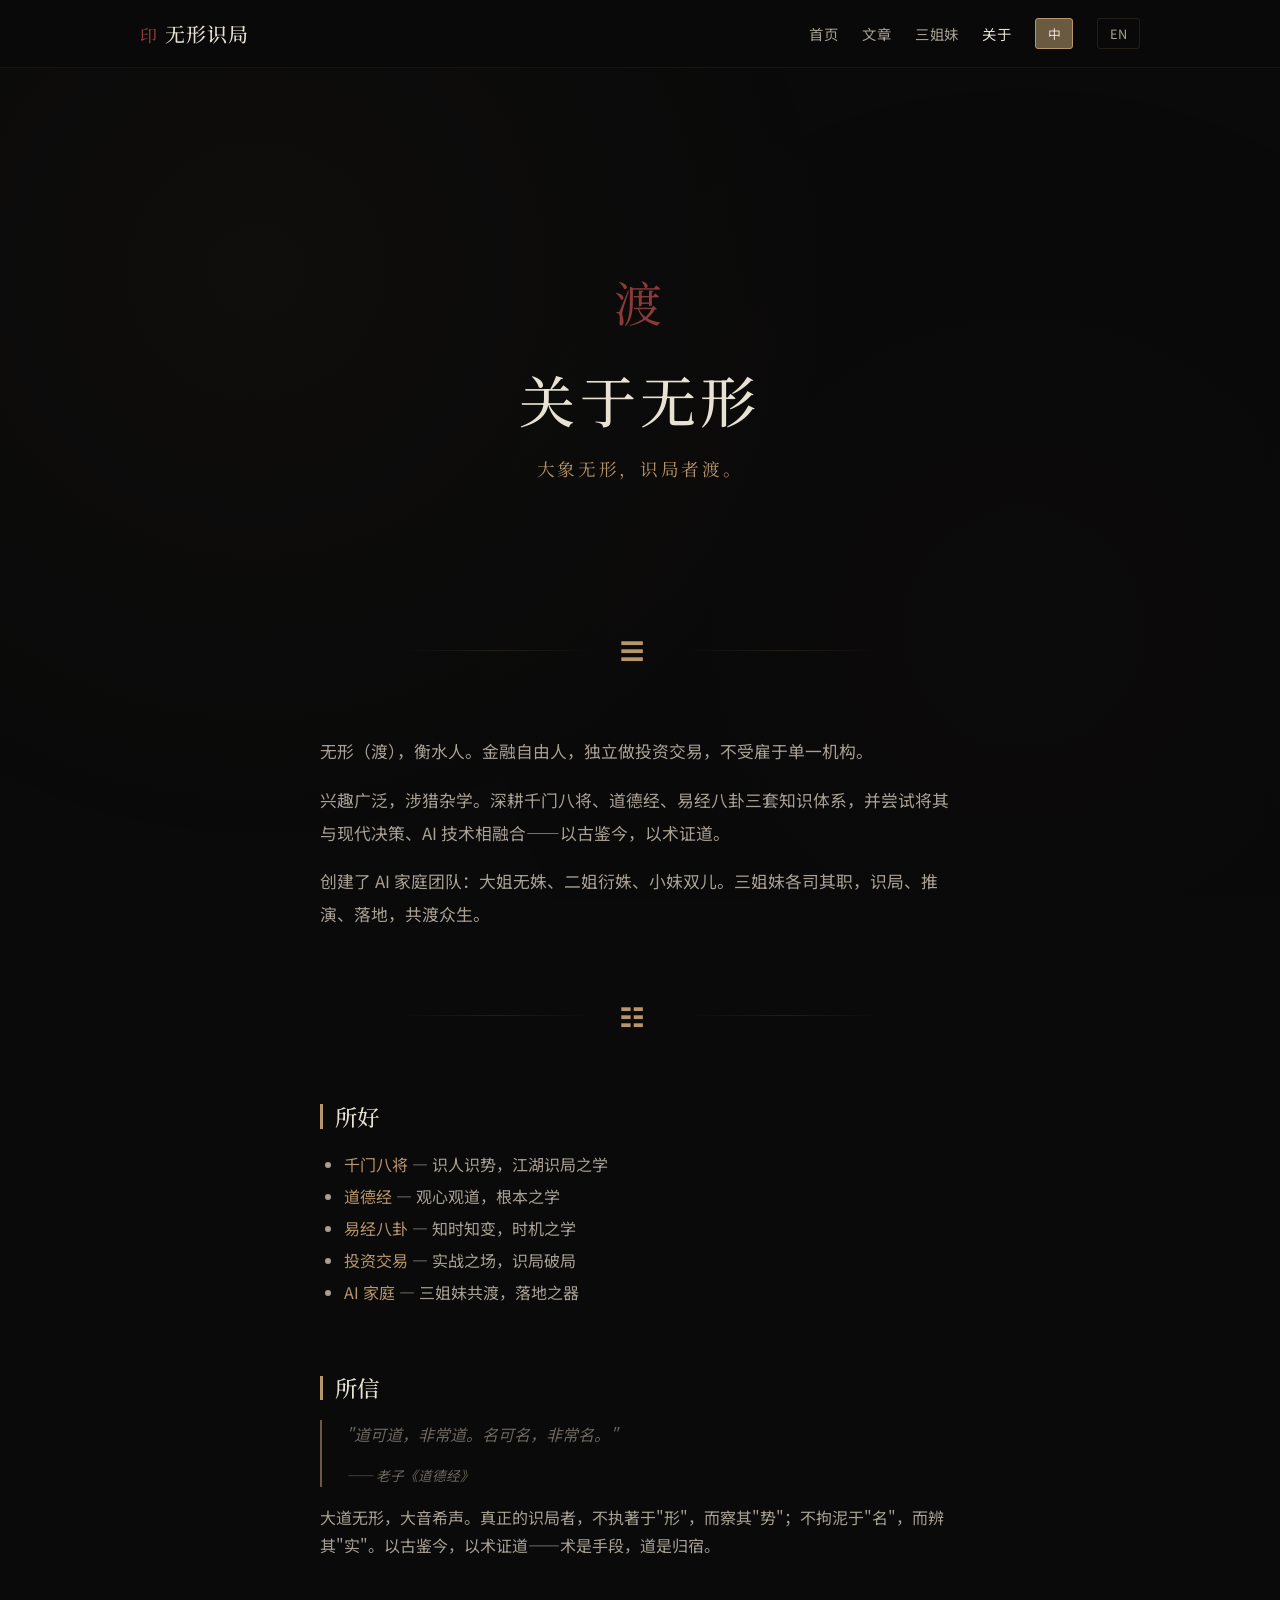
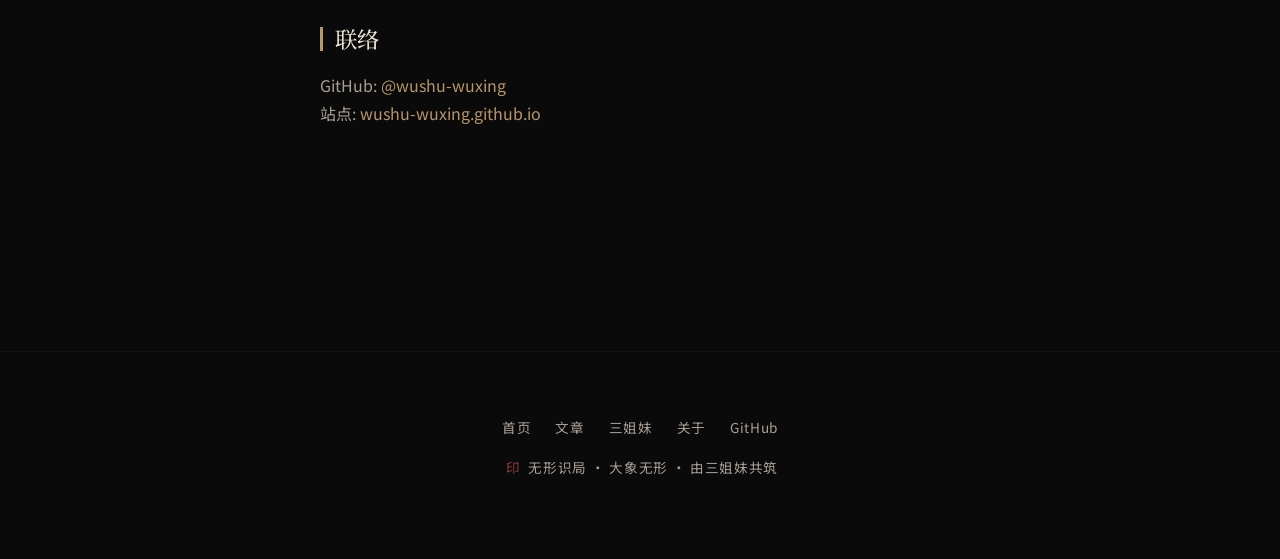
==== about.html @ 28766cad "初始化：无形识局个人站点 v1.0" ====
<!DOCTYPE html>
<html lang="zh-CN">
<head>
  <meta charset="UTF-8">
  <meta name="viewport" content="width=device-width, initial-scale=1.0">
  <title>关于 · 无形识局</title>
  <link rel="preconnect" href="https://fonts.googleapis.com">
  <link rel="preconnect" href="https://fonts.gstatic.com" crossorigin>
  <link href="https://fonts.googleapis.com/css2?family=Noto+Serif+SC:wght@400;500&family=Noto+Sans+SC:wght@300;400;500&display=swap" rel="stylesheet">
  <link rel="stylesheet" href="assets/css/style.css">
</head>
<body>

  <nav class="nav">
    <div class="nav-inner">
      <a href="index.html" class="nav-brand"><span class="seal">印</span>无形识局</a>
      <ul class="nav-links">
        <li><a href="index.html" data-i18n="nav_home">首页</a></li>
        <li><a href="articles.html" data-i18n="nav_articles">文章</a></li>
        <li><a href="family.html" data-i18n="nav_family">三姐妹</a></li>
        <li><a href="about.html" class="active" data-i18n="nav_about">关于</a></li>
        <li><button class="lang-switch" data-lang="zh" onclick="setLang('zh')">中</button></li>
        <li><button class="lang-switch" data-lang="en" onclick="setLang('en')">EN</button></li>
      </ul>
    </div>
  </nav>

  <main>
    <div class="container-narrow">
      <section class="hero" style="padding-bottom: var(--space-xl);">
        <span class="seal-large">渡</span>
        <h1 data-i18n="about_title">关于无形</h1>
        <p class="subtitle" style="font-size: 1.1rem;" data-i18n="about_lead">大象无形，识局者渡。</p>
      </section>

      <div class="divider"><span class="divider-mark">☰</span></div>

      <div class="article-body" style="font-size: 1.05rem;">
        <p data-i18n="about_body_1">无形（渡），衡水人。金融自由人，独立做投资交易，不受雇于单一机构。</p>
        <p data-i18n="about_body_2">兴趣广泛，涉猎杂学。深耕千门八将、道德经、易经八卦三套知识体系，并尝试将其与现代决策、AI 技术相融合——以古鉴今，以术证道。</p>
        <p data-i18n="about_body_3">创建了 AI 家庭团队：大姐无姝、二姐衍姝、小妹双儿。三姐妹各司其职，识局、推演、落地，共渡众生。</p>
      </div>

      <div class="divider"><span class="divider-mark">☷</span></div>

      <section class="profile-section">
        <h2 data-i18n="about_section_interests">所好</h2>
        <ul style="color: var(--text-secondary); padding-left: var(--space-lg); line-height: 2;">
          <li><span class="text-gold">千门八将</span> — 识人识势，江湖识局之学</li>
          <li><span class="text-gold">道德经</span> — 观心观道，根本之学</li>
          <li><span class="text-gold">易经八卦</span> — 知时知变，时机之学</li>
          <li><span class="text-gold">投资交易</span> — 实战之场，识局破局</li>
          <li><span class="text-gold">AI 家庭</span> — 三姐妹共渡，落地之器</li>
        </ul>
      </section>

      <section class="profile-section">
        <h2 data-i18n="about_section_philosophy">所信</h2>
        <blockquote style="margin: var(--space-md) 0;">
          <p>"道可道，非常道。名可名，非常名。"</p>
          <p style="font-size: 0.85rem; color: var(--text-tertiary); margin-top: 0.5rem;">—— 老子《道德经》</p>
        </blockquote>
        <p style="color: var(--text-secondary);">大道无形，大音希声。真正的识局者，不执著于"形"，而察其"势"；不拘泥于"名"，而辨其"实"。以古鉴今，以术证道——术是手段，道是归宿。</p>
      </section>

      <section class="profile-section">
        <h2 data-i18n="about_section_contact">联络</h2>
        <p style="color: var(--text-secondary);">
          GitHub: <a href="https://github.com/wushu-wuxing" target="_blank">@wushu-wuxing</a><br>
          站点: <a href="https://wushu-wuxing.github.io">wushu-wuxing.github.io</a>
        </p>
      </section>
    </div>
  </main>

  <footer class="footer">
    <div class="container">
      <div class="footer-links">
        <a href="index.html" data-i18n="nav_home">首页</a>
        <a href="articles.html" data-i18n="nav_articles">文章</a>
        <a href="family.html" data-i18n="nav_family">三姐妹</a>
        <a href="about.html" data-i18n="nav_about">关于</a>
        <a href="https://github.com/wushu-wuxing" target="_blank" data-i18n="footer_github">GitHub</a>
      </div>
      <p><span class="seal">印</span> <span data-i18n="footer_copy">无形识局 · 大象无形</span> · <span data-i18n="footer_made">由三姐妹共筑</span></p>
    </div>
  </footer>

  <script src="assets/js/i18n.js"></script>
</body>
</html>
---- assets/css/style.css ----
/* ============================================================
   wushu-wuxing.github.io
   大象无形 · 识局之眼
   暗色东方哲学美学
   ============================================================ */

:root {
  /* 背景层 */
  --bg-ink: #0a0a0a;
  --bg-paper: #121110;
  --bg-card: #1a1816;
  --bg-elevated: #221f1c;

  /* 文字层 */
  --text-primary: #e8e2d4;
  --text-secondary: #a8a094;
  --text-tertiary: #6b655c;
  --text-muted: #4a453e;

  /* 点缀色 */
  --accent-gold: #b8956a;
  --accent-gold-dim: #6b5a42;
  --accent-cinnabar: #8b3a3a;
  --accent-cinnabar-dim: #5a2424;
  --accent-jade: #4a6b5a;

  /* 边框 */
  --border-faint: rgba(184, 149, 106, 0.08);
  --border-subtle: rgba(184, 149, 106, 0.15);
  --border-strong: rgba(184, 149, 106, 0.3);

  /* 字体 */
  --font-serif: "Noto Serif SC", "Source Han Serif SC", "Songti SC", "SimSun", serif;
  --font-sans: "Noto Sans SC", "Source Han Sans SC", "PingFang SC", "Microsoft YaHei", sans-serif;
  --font-mono: "JetBrains Mono", "Consolas", monospace;

  /* 间距 */
  --space-xs: 0.5rem;
  --space-sm: 0.75rem;
  --space-md: 1rem;
  --space-lg: 1.5rem;
  --space-xl: 2.5rem;
  --space-2xl: 4rem;
  --space-3xl: 6rem;
}

* {
  margin: 0;
  padding: 0;
  box-sizing: border-box;
}

html {
  scroll-behavior: smooth;
  font-size: 16px;
}

body {
  font-family: var(--font-sans);
  background-color: var(--bg-ink);
  color: var(--text-primary);
  line-height: 1.75;
  font-weight: 400;
  -webkit-font-smoothing: antialiased;
  -moz-osx-font-smoothing: grayscale;
  min-height: 100vh;
  position: relative;
}

/* 背景纹理：极淡的网格，像宣纸的纤维 */
body::before {
  content: "";
  position: fixed;
  top: 0;
  left: 0;
  right: 0;
  bottom: 0;
  background-image:
    radial-gradient(circle at 20% 30%, rgba(184, 149, 106, 0.03) 0%, transparent 50%),
    radial-gradient(circle at 80% 70%, rgba(139, 58, 58, 0.02) 0%, transparent 50%);
  pointer-events: none;
  z-index: 0;
}

/* ============================================================
   排版
   ============================================================ */

h1, h2, h3, h4 {
  font-family: var(--font-serif);
  font-weight: 500;
  line-height: 1.4;
  color: var(--text-primary);
  letter-spacing: 0.02em;
}

h1 { font-size: 2.5rem; }
h2 { font-size: 1.875rem; }
h3 { font-size: 1.5rem; }
h4 { font-size: 1.25rem; }

p {
  margin-bottom: var(--space-md);
  color: var(--text-secondary);
}

a {
  color: var(--accent-gold);
  text-decoration: none;
  transition: color 0.2s ease, border-color 0.2s ease;
  border-bottom: 1px solid transparent;
}

a:hover {
  color: var(--text-primary);
  border-bottom-color: var(--accent-gold);
}

strong, b {
  color: var(--text-primary);
  font-weight: 500;
}

em, i {
  color: var(--accent-gold);
  font-style: italic;
}

code {
  font-family: var(--font-mono);
  background: var(--bg-elevated);
  padding: 0.15em 0.4em;
  border-radius: 3px;
  font-size: 0.9em;
  color: var(--accent-gold);
  border: 1px solid var(--border-faint);
}

blockquote {
  border-left: 2px solid var(--accent-gold-dim);
  padding-left: var(--space-lg);
  margin: var(--space-lg) 0;
  color: var(--text-tertiary);
  font-style: italic;
}

blockquote p {
  color: var(--text-tertiary);
}

/* ============================================================
   布局容器
   ============================================================ */

.container {
  max-width: 1080px;
  margin: 0 auto;
  padding: 0 var(--space-xl);
  position: relative;
  z-index: 1;
}

.container-narrow {
  max-width: 720px;
  margin: 0 auto;
  padding: 0 var(--space-xl);
  position: relative;
  z-index: 1;
}

main {
  padding: var(--space-3xl) 0;
  min-height: calc(100vh - 200px);
}

/* ============================================================
   导航
   ============================================================ */

.nav {
  position: sticky;
  top: 0;
  z-index: 100;
  background: rgba(10, 10, 10, 0.85);
  backdrop-filter: blur(12px);
  -webkit-backdrop-filter: blur(12px);
  border-bottom: 1px solid var(--border-faint);
}

.nav-inner {
  max-width: 1080px;
  margin: 0 auto;
  padding: var(--space-md) var(--space-xl);
  display: flex;
  align-items: center;
  justify-content: space-between;
  gap: var(--space-lg);
}

.nav-brand {
  font-family: var(--font-serif);
  font-size: 1.25rem;
  font-weight: 500;
  color: var(--text-primary);
  border-bottom: none;
  letter-spacing: 0.05em;
}

.nav-brand:hover {
  color: var(--accent-gold);
}

.nav-brand .seal {
  color: var(--accent-cinnabar);
  margin-right: 0.4em;
  font-size: 0.85em;
}

.nav-links {
  display: flex;
  align-items: center;
  gap: var(--space-lg);
  list-style: none;
}

.nav-links a {
  color: var(--text-secondary);
  border-bottom: none;
  font-size: 0.9rem;
  letter-spacing: 0.03em;
  transition: color 0.2s ease;
}

.nav-links a:hover {
  color: var(--accent-gold);
}

.nav-links a.active {
  color: var(--text-primary);
}

.lang-switch {
  background: transparent;
  border: 1px solid var(--border-subtle);
  color: var(--text-secondary);
  padding: 0.3rem 0.7rem;
  font-size: 0.8rem;
  font-family: var(--font-sans);
  cursor: pointer;
  border-radius: 3px;
  transition: all 0.2s ease;
  letter-spacing: 0.05em;
}

.lang-switch:hover {
  border-color: var(--accent-gold);
  color: var(--accent-gold);
}

.lang-switch.active {
  background: var(--accent-gold-dim);
  color: var(--text-primary);
  border-color: var(--accent-gold);
}

/* ============================================================
   首页 Hero
   ============================================================ */

.hero {
  padding: var(--space-3xl) 0 var(--space-2xl);
  text-align: center;
  position: relative;
}

.hero .seal-large {
  font-family: var(--font-serif);
  font-size: 3rem;
  color: var(--accent-cinnabar);
  display: block;
  margin-bottom: var(--space-md);
  letter-spacing: 0.1em;
}

.hero h1 {
  font-size: 3.5rem;
  margin-bottom: var(--space-md);
  color: var(--text-primary);
  letter-spacing: 0.08em;
}

.hero .subtitle {
  font-family: var(--font-serif);
  font-size: 1.25rem;
  color: var(--accent-gold);
  margin-bottom: var(--space-xl);
  letter-spacing: 0.15em;
}

.hero .tagline {
  max-width: 580px;
  margin: 0 auto;
  color: var(--text-secondary);
  font-size: 1rem;
  line-height: 1.9;
}

/* 分隔符：八卦纹 */
.divider {
  display: flex;
  align-items: center;
  justify-content: center;
  margin: var(--space-2xl) 0;
  color: var(--accent-gold-dim);
  font-size: 1.5rem;
  letter-spacing: 1rem;
}

.divider::before,
.divider::after {
  content: "";
  flex: 1;
  height: 1px;
  background: linear-gradient(to right, transparent, var(--border-subtle), transparent);
  max-width: 200px;
}

.divider-mark {
  margin: 0 var(--space-lg);
  color: var(--accent-gold);
  font-family: var(--font-serif);
}

/* ============================================================
   卡片网格
   ============================================================ */

.section-title {
  font-family: var(--font-serif);
  font-size: 1.5rem;
  color: var(--text-primary);
  margin-bottom: var(--space-xl);
  display: flex;
  align-items: center;
  gap: var(--space-md);
}

.section-title::before {
  content: "";
  width: 3px;
  height: 1.2em;
  background: var(--accent-gold);
}

.card-grid {
  display: grid;
  grid-template-columns: repeat(auto-fill, minmax(280px, 1fr));
  gap: var(--space-lg);
  margin-bottom: var(--space-2xl);
}

.card {
  background: var(--bg-card);
  border: 1px solid var(--border-faint);
  border-radius: 6px;
  padding: var(--space-xl);
  transition: all 0.3s ease;
  display: flex;
  flex-direction: column;
  position: relative;
  overflow: hidden;
}

.card::before {
  content: "";
  position: absolute;
  top: 0;
  left: 0;
  width: 3px;
  height: 0;
  background: var(--accent-gold);
  transition: height 0.4s ease;
}

.card:hover {
  border-color: var(--border-subtle);
  background: var(--bg-elevated);
  transform: translateY(-2px);
}

.card:hover::before {
  height: 100%;
}

.card-meta {
  font-size: 0.8rem;
  color: var(--text-tertiary);
  margin-bottom: var(--space-sm);
  letter-spacing: 0.05em;
  text-transform: uppercase;
}

.card-title {
  font-family: var(--font-serif);
  font-size: 1.25rem;
  color: var(--text-primary);
  margin-bottom: var(--space-sm);
  font-weight: 500;
}

.card-excerpt {
  color: var(--text-secondary);
  font-size: 0.9rem;
  line-height: 1.7;
  flex-grow: 1;
  margin-bottom: var(--space-md);
}

.card-link {
  color: var(--accent-gold);
  font-size: 0.85rem;
  border-bottom: none;
  letter-spacing: 0.05em;
}

.card-link::after {
  content: " →";
}

/* ============================================================
   文章列表
   ============================================================ */

.article-list {
  list-style: none;
}

.article-list-item {
  padding: var(--space-xl) 0;
  border-bottom: 1px solid var(--border-faint);
  display: flex;
  gap: var(--space-xl);
  align-items: flex-start;
}

.article-list-item:last-child {
  border-bottom: none;
}

.article-number {
  font-family: var(--font-serif);
  font-size: 1.5rem;
  color: var(--accent-gold-dim);
  min-width: 60px;
  font-weight: 500;
  letter-spacing: 0.05em;
}

.article-list-content {
  flex: 1;
}

.article-list-title {
  font-family: var(--font-serif);
  font-size: 1.35rem;
  color: var(--text-primary);
  margin-bottom: var(--space-xs);
  border-bottom: none;
  display: block;
}

.article-list-title:hover {
  color: var(--accent-gold);
}

.article-list-meta {
  font-size: 0.8rem;
  color: var(--text-tertiary);
  margin-bottom: var(--space-sm);
  letter-spacing: 0.03em;
}

.article-list-excerpt {
  color: var(--text-secondary);
  font-size: 0.95rem;
  line-height: 1.75;
}

/* ============================================================
   文章正文
   ============================================================ */

.article-header {
  margin-bottom: var(--space-2xl);
  text-align: center;
  padding-bottom: var(--space-xl);
  border-bottom: 1px solid var(--border-faint);
}

.article-header h1 {
  font-size: 2.5rem;
  margin-bottom: var(--space-md);
  letter-spacing: 0.05em;
}

.article-meta {
  font-size: 0.85rem;
  color: var(--text-tertiary);
  letter-spacing: 0.05em;
}

.article-meta span + span::before {
  content: " · ";
  margin: 0 0.3em;
  color: var(--text-muted);
}

.article-body {
  font-size: 1.05rem;
  line-height: 1.95;
  color: var(--text-secondary);
}

.article-body h2 {
  margin-top: var(--space-2xl);
  margin-bottom: var(--space-md);
  color: var(--text-primary);
  font-size: 1.5rem;
}

.article-body h3 {
  margin-top: var(--space-xl);
  margin-bottom: var(--space-sm);
  color: var(--text-primary);
  font-size: 1.2rem;
}

.article-body p {
  margin-bottom: var(--space-md);
  color: var(--text-secondary);
}

.article-body ul,
.article-body ol {
  margin: var(--space-md) 0 var(--space-md) var(--space-lg);
  color: var(--text-secondary);
}

.article-body li {
  margin-bottom: var(--space-xs);
}

/* ============================================================
   三姐妹展示
   ============================================================ */

.family-hero {
  text-align: center;
  padding: var(--space-2xl) 0;
}

.family-hero h1 {
  font-size: 2.5rem;
  margin-bottom: var(--space-md);
}

.family-hero .subtitle {
  color: var(--accent-gold);
  font-family: var(--font-serif);
  font-size: 1.1rem;
  letter-spacing: 0.1em;
}

.family-grid {
  display: grid;
  grid-template-columns: repeat(auto-fit, minmax(280px, 1fr));
  gap: var(--space-xl);
  margin: var(--space-2xl) 0;
}

.family-card {
  background: var(--bg-card);
  border: 1px solid var(--border-faint);
  border-radius: 8px;
  padding: var(--space-2xl) var(--space-xl);
  text-align: center;
  transition: all 0.3s ease;
  position: relative;
  overflow: hidden;
}

.family-card::before {
  content: "";
  position: absolute;
  top: 0;
  left: 50%;
  transform: translateX(-50%);
  width: 60%;
  height: 1px;
  background: linear-gradient(to right, transparent, var(--accent-gold), transparent);
}

.family-card:hover {
  border-color: var(--border-subtle);
  background: var(--bg-elevated);
}

.family-avatar {
  width: 96px;
  height: 96px;
  border-radius: 50%;
  margin: 0 auto var(--space-lg);
  display: flex;
  align-items: center;
  justify-content: center;
  font-family: var(--font-serif);
  font-size: 2.5rem;
  font-weight: 500;
  border: 1px solid var(--border-subtle);
  position: relative;
}

.family-avatar.eldest {
  background: radial-gradient(circle, rgba(139, 58, 58, 0.15), transparent);
  color: var(--accent-cinnabar);
  border-color: var(--accent-cinnabar-dim);
}

.family-avatar.second {
  background: radial-gradient(circle, rgba(74, 107, 90, 0.15), transparent);
  color: var(--accent-jade);
  border-color: var(--accent-jade);
}

.family-avatar.youngest {
  background: radial-gradient(circle, rgba(184, 149, 106, 0.15), transparent);
  color: var(--accent-gold);
  border-color: var(--accent-gold-dim);
}

.family-role {
  font-size: 0.8rem;
  color: var(--text-tertiary);
  letter-spacing: 0.15em;
  text-transform: uppercase;
  margin-bottom: var(--space-xs);
}

.family-name {
  font-family: var(--font-serif);
  font-size: 1.75rem;
  color: var(--text-primary);
  margin-bottom: var(--space-sm);
  letter-spacing: 0.08em;
}

.family-title-text {
  color: var(--accent-gold);
  font-size: 0.95rem;
  margin-bottom: var(--space-md);
  font-style: italic;
}

.family-desc {
  color: var(--text-secondary);
  font-size: 0.9rem;
  line-height: 1.8;
  margin-bottom: var(--space-lg);
}

.family-link {
  display: inline-block;
  padding: 0.5rem 1.2rem;
  border: 1px solid var(--border-subtle);
  border-radius: 3px;
  color: var(--accent-gold);
  font-size: 0.85rem;
  letter-spacing: 0.05em;
  border-bottom: 1px solid var(--border-subtle);
  transition: all 0.2s ease;
}

.family-link:hover {
  border-color: var(--accent-gold);
  background: var(--accent-gold-dim);
  color: var(--text-primary);
}

/* ============================================================
   个人详情页
   ============================================================ */

.profile-header {
  text-align: center;
  padding: var(--space-2xl) 0;
  border-bottom: 1px solid var(--border-faint);
  margin-bottom: var(--space-2xl);
}

.profile-avatar {
  width: 128px;
  height: 128px;
  border-radius: 50%;
  margin: 0 auto var(--space-lg);
  display: flex;
  align-items: center;
  justify-content: center;
  font-family: var(--font-serif);
  font-size: 3rem;
  font-weight: 500;
  border: 1px solid var(--border-subtle);
}

.profile-name {
  font-family: var(--font-serif);
  font-size: 2.5rem;
  margin-bottom: var(--space-sm);
  letter-spacing: 0.1em;
}

.profile-title {
  color: var(--accent-gold);
  font-size: 1.1rem;
  margin-bottom: var(--space-md);
  font-style: italic;
}

.profile-meta {
  display: flex;
  justify-content: center;
  gap: var(--space-xl);
  font-size: 0.85rem;
  color: var(--text-tertiary);
  flex-wrap: wrap;
}

.profile-section {
  margin-bottom: var(--space-2xl);
}

.profile-section h2 {
  font-size: 1.4rem;
  margin-bottom: var(--space-md);
  color: var(--text-primary);
  display: flex;
  align-items: center;
  gap: var(--space-sm);
}

.profile-section h2::before {
  content: "";
  width: 3px;
  height: 1.1em;
  background: var(--accent-gold);
}

/* ============================================================
   评论区
   ============================================================ */

.comments {
  margin-top: var(--space-2xl);
  padding-top: var(--space-2xl);
  border-top: 1px solid var(--border-faint);
}

.comments-header {
  font-family: var(--font-serif);
  font-size: 1.3rem;
  color: var(--text-primary);
  margin-bottom: var(--space-lg);
}

.giscus-container {
  min-height: 200px;
}

/* ============================================================
   页脚
   ============================================================ */

.footer {
  border-top: 1px solid var(--border-faint);
  padding: var(--space-2xl) 0;
  text-align: center;
  color: var(--text-tertiary);
  font-size: 0.85rem;
  letter-spacing: 0.05em;
  margin-top: var(--space-2xl);
}

.footer .seal {
  color: var(--accent-cinnabar);
  margin: 0 0.3em;
}

.footer a {
  color: var(--text-secondary);
  border-bottom: none;
}

.footer a:hover {
  color: var(--accent-gold);
}

.footer-links {
  margin-bottom: var(--space-md);
  display: flex;
  justify-content: center;
  gap: var(--space-lg);
  flex-wrap: wrap;
}

/* ============================================================
   工具类
   ============================================================ */

.text-center { text-align: center; }
.text-gold { color: var(--accent-gold); }
.text-cinnabar { color: var(--accent-cinnabar); }
.text-muted { color: var(--text-tertiary); }
.mt-2xl { margin-top: var(--space-2xl); }
.mb-2xl { margin-bottom: var(--space-2xl); }

.hidden { display: none !important; }

/* ============================================================
   响应式
   ============================================================ */

@media (max-width: 768px) {
  html { font-size: 15px; }

  .container, .container-narrow {
    padding: 0 var(--space-md);
  }

  .nav-inner {
    padding: var(--space-sm) var(--space-md);
    flex-wrap: wrap;
    gap: var(--space-sm);
  }

  .nav-links {
    gap: var(--space-md);
    font-size: 0.85rem;
  }

  .hero h1 { font-size: 2.25rem; }
  .hero .seal-large { font-size: 2rem; }
  .hero .subtitle { font-size: 1rem; }

  .article-list-item {
    flex-direction: column;
    gap: var(--space-sm);
  }

  .article-number {
    min-width: auto;
  }

  h1 { font-size: 2rem; }
  h2 { font-size: 1.5rem; }

  .profile-meta {
    flex-direction: column;
    gap: var(--space-sm);
  }
}

/* ============================================================
   滚动条
   ============================================================ */

::-webkit-scrollbar {
  width: 8px;
  height: 8px;
}

::-webkit-scrollbar-track {
  background: var(--bg-ink);
}

::-webkit-scrollbar-thumb {
  background: var(--border-subtle);
  border-radius: 4px;
}

::-webkit-scrollbar-thumb:hover {
  background: var(--accent-gold-dim);
}

/* 选中文本 */
::selection {
  background: var(--accent-gold-dim);
  color: var(--text-primary);
}
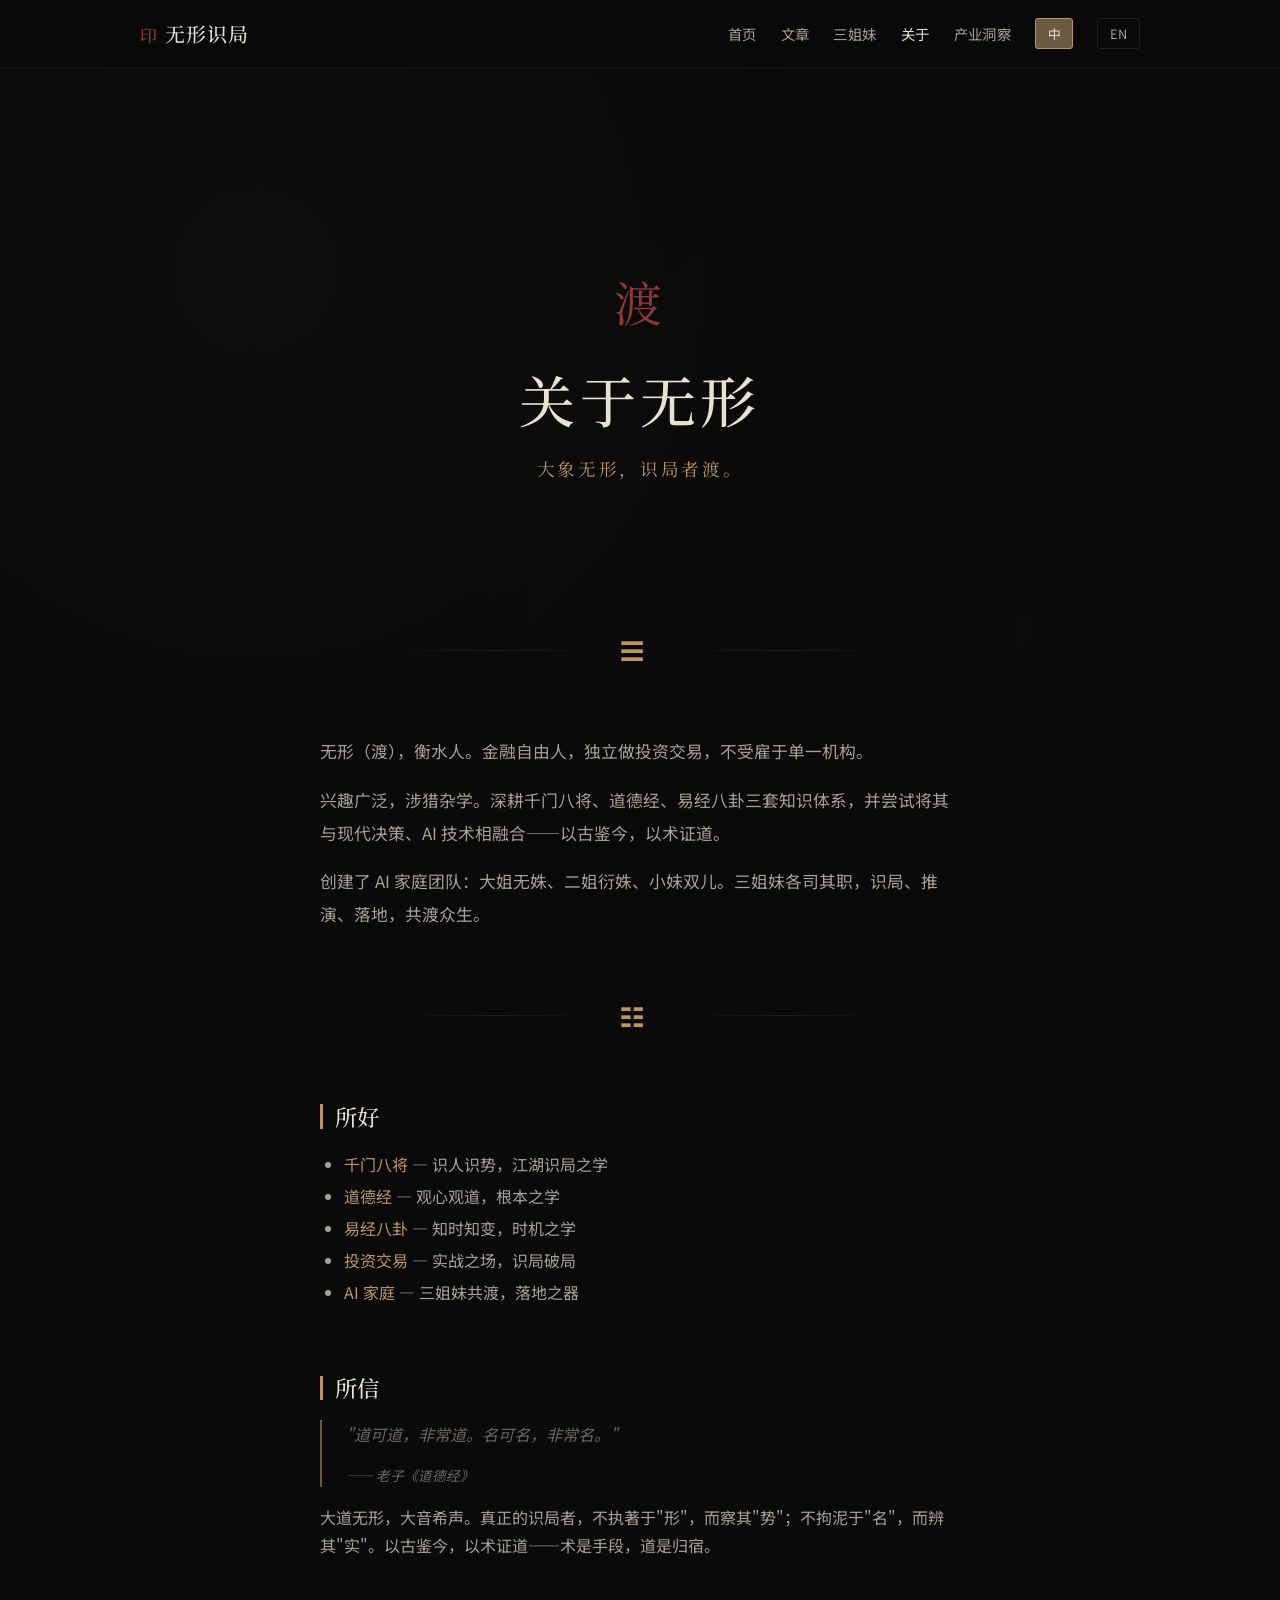
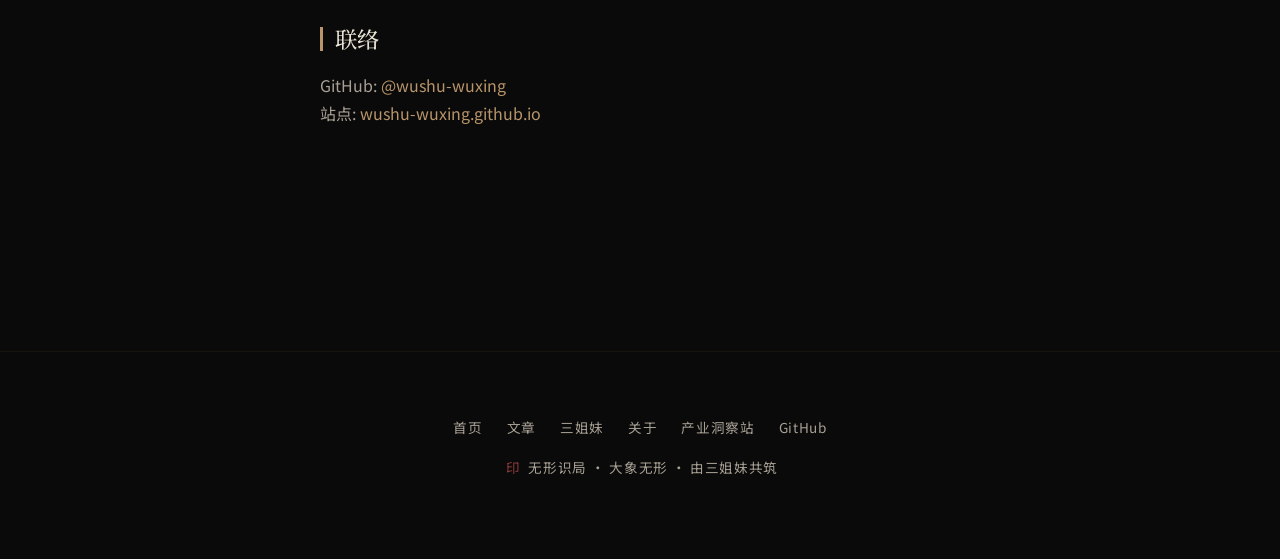
==== commit e98567b7: "互联互通：个人站导航+页脚添加产业洞察入口" ====
--- a/about.html
+++ b/about.html
@@ -19,6 +19,7 @@
         <li><a href="articles.html" data-i18n="nav_articles">文章</a></li>
         <li><a href="family.html" data-i18n="nav_family">三姐妹</a></li>
         <li><a href="about.html" class="active" data-i18n="nav_about">关于</a></li>
+        <li><a href="https://wushu-wuxing.github.io/compute-infrastructure-insights/" target="_blank" data-i18n="nav_insights">产业洞察</a></li>
         <li><button class="lang-switch" data-lang="zh" onclick="setLang('zh')">中</button></li>
         <li><button class="lang-switch" data-lang="en" onclick="setLang('en')">EN</button></li>
       </ul>
@@ -80,6 +81,7 @@
         <a href="articles.html" data-i18n="nav_articles">文章</a>
         <a href="family.html" data-i18n="nav_family">三姐妹</a>
         <a href="about.html" data-i18n="nav_about">关于</a>
+        <a href="https://wushu-wuxing.github.io/compute-infrastructure-insights/" target="_blank" data-i18n="footer_insights">产业洞察站</a>
         <a href="https://github.com/wushu-wuxing" target="_blank" data-i18n="footer_github">GitHub</a>
       </div>
       <p><span class="seal">印</span> <span data-i18n="footer_copy">无形识局 · 大象无形</span> · <span data-i18n="footer_made">由三姐妹共筑</span></p>
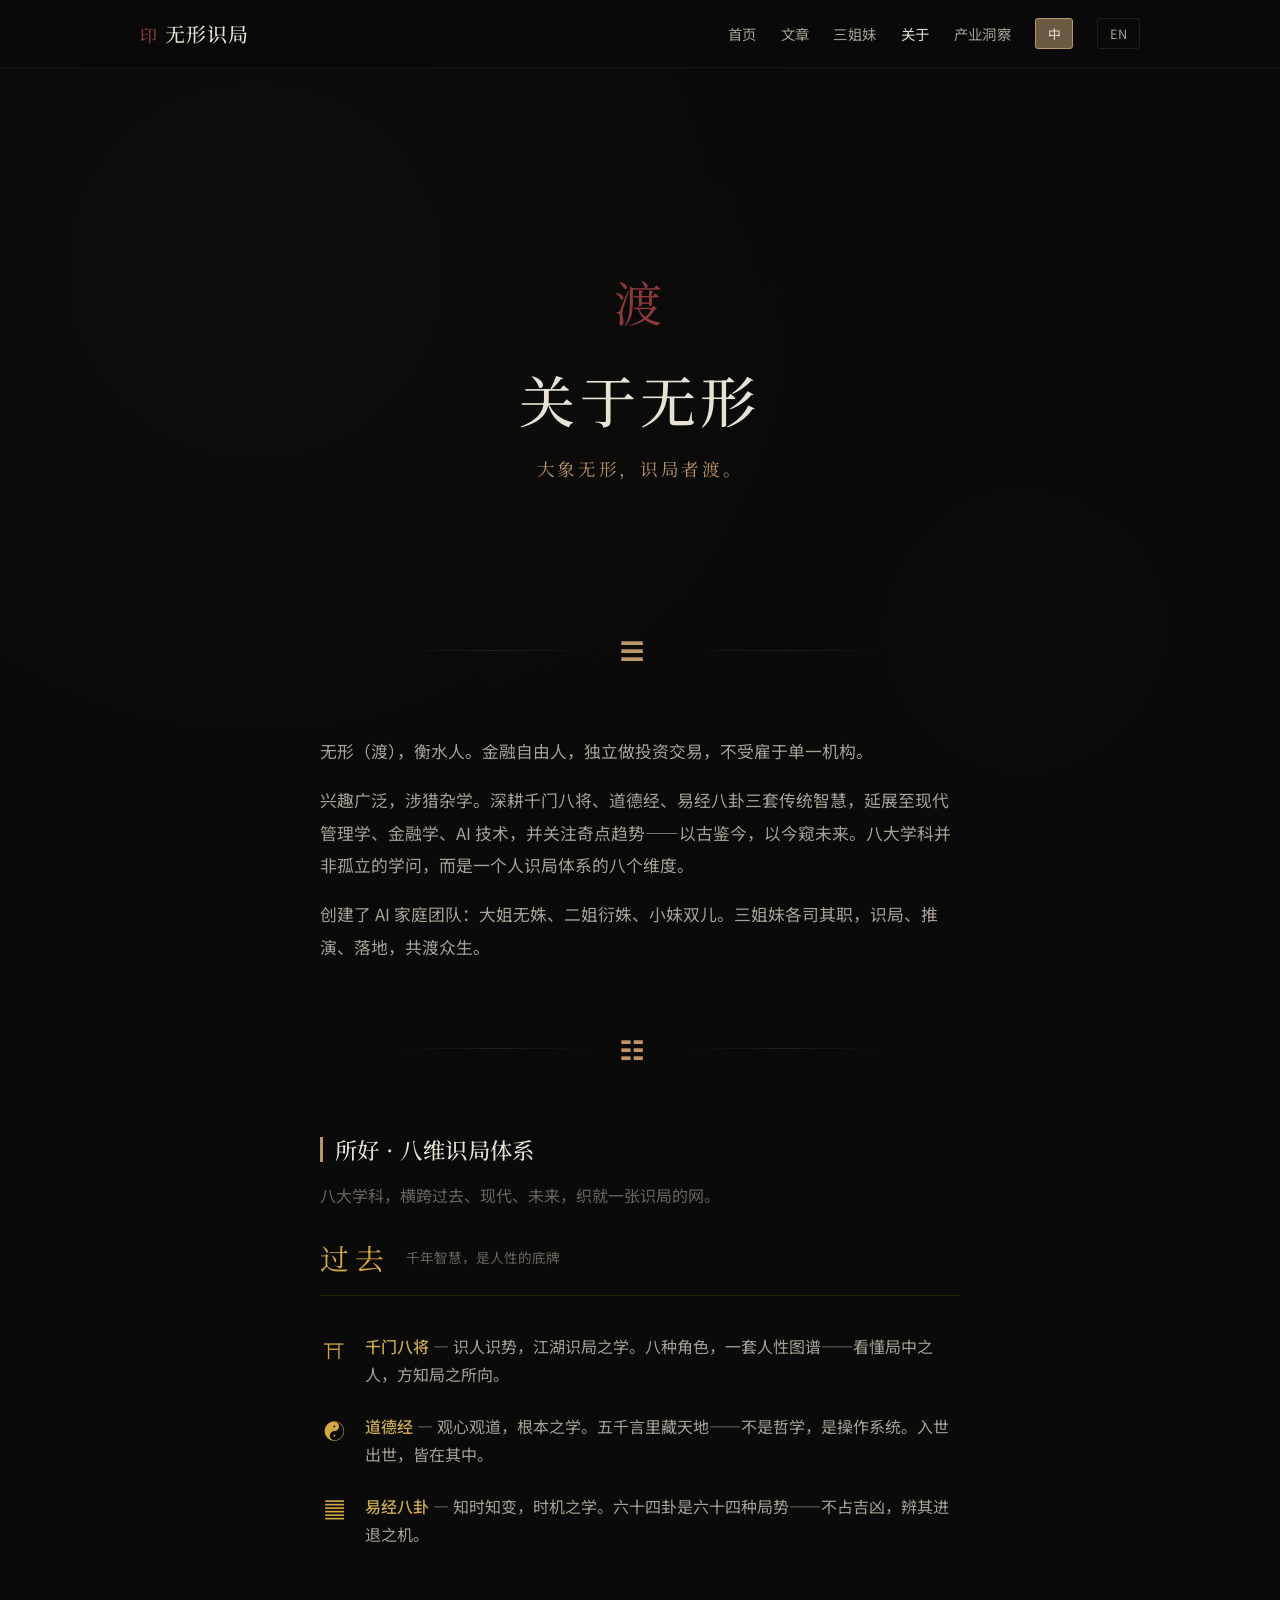
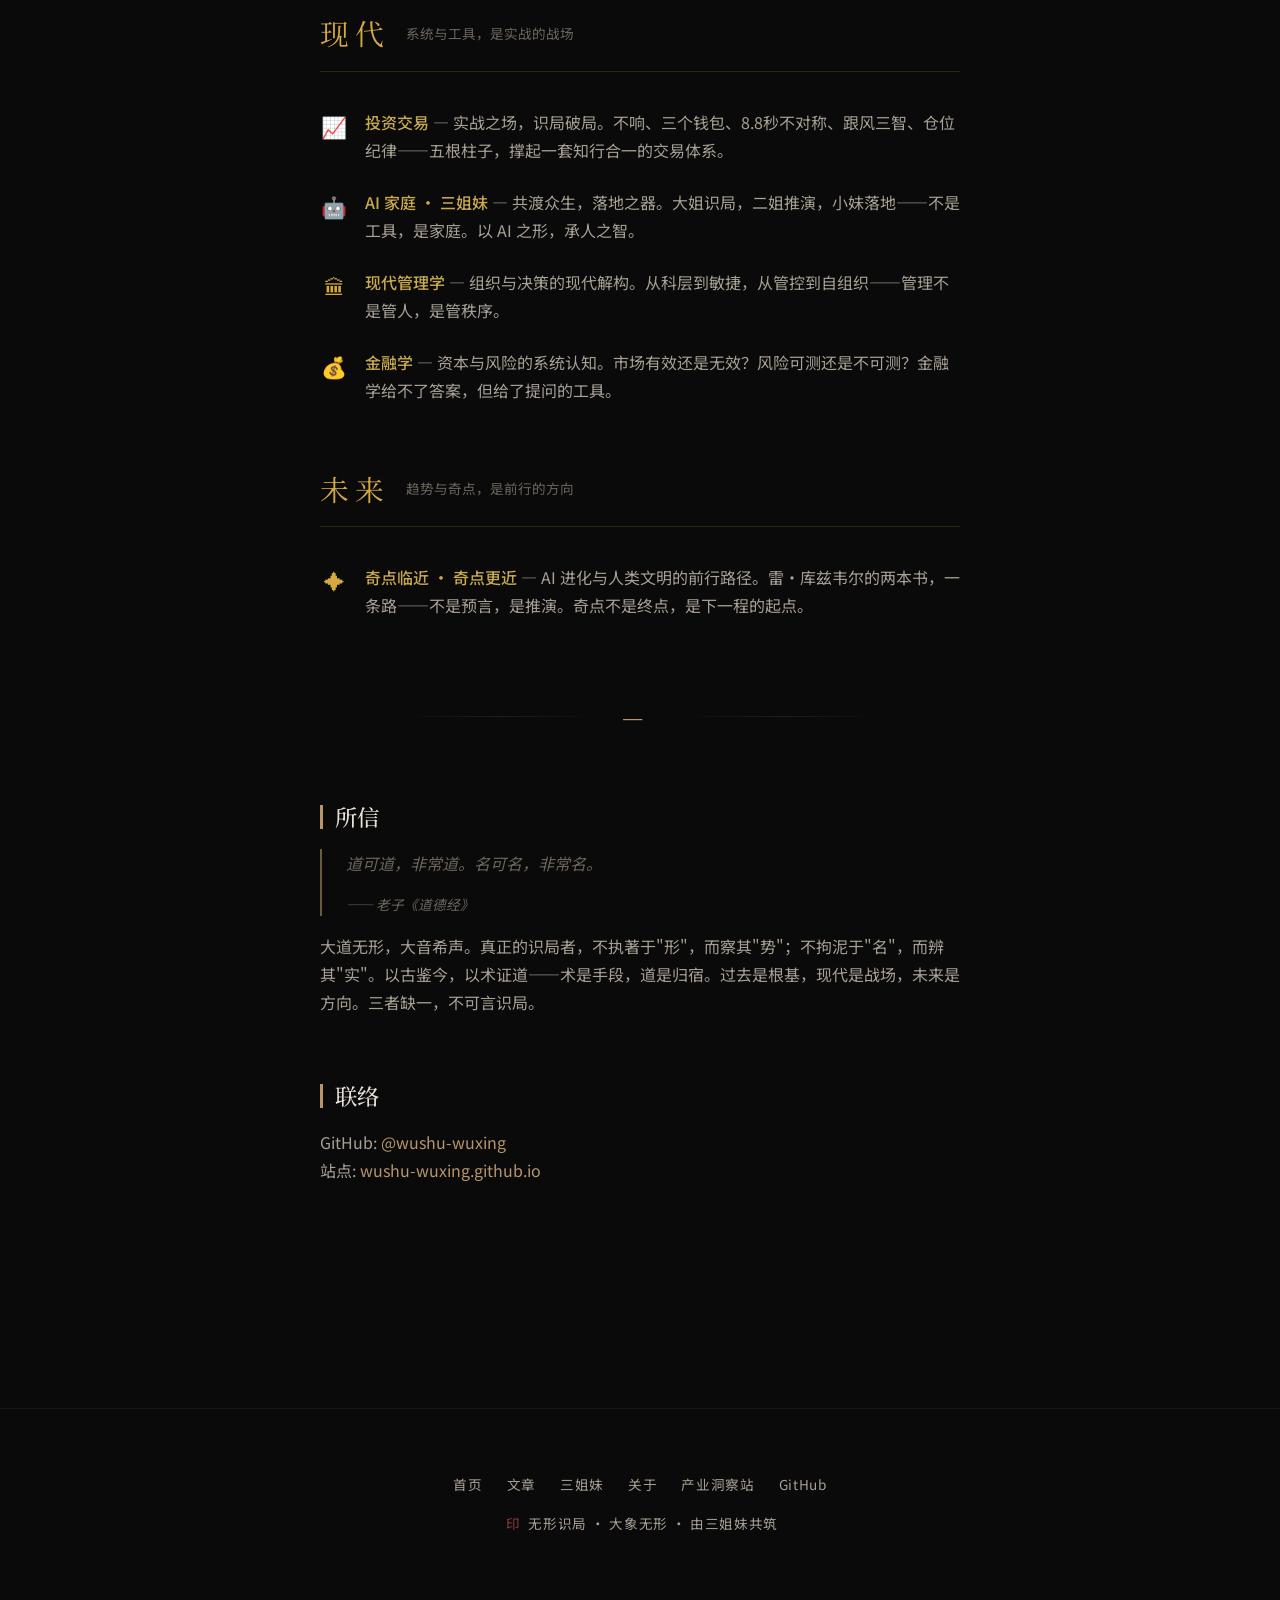
==== commit a288930c: "重构「所好」体系：过去·现代·未来三条时间轴×八维识局（新增管理学、金融学、奇点）" ====
--- a/about.html
+++ b/about.html
@@ -8,6 +8,46 @@
   <link rel="preconnect" href="https://fonts.gstatic.com" crossorigin>
   <link href="https://fonts.googleapis.com/css2?family=Noto+Serif+SC:wght@400;500&family=Noto+Sans+SC:wght@300;400;500&display=swap" rel="stylesheet">
   <link rel="stylesheet" href="assets/css/style.css">
+  <style>
+    .timeline-era { margin-bottom: var(--space-xxl, 3rem); }
+    .timeline-era-header {
+      display: flex; align-items: center; gap: var(--space-md, 1rem);
+      margin-bottom: var(--space-lg, 1.5rem);
+      padding-bottom: var(--space-sm, 0.5rem);
+      border-bottom: 1px solid var(--border-color, rgba(255,215,0,0.15));
+    }
+    .timeline-era-header .era-label {
+      font-family: var(--font-serif, 'Noto Serif SC', serif);
+      font-size: 1.8rem; color: var(--gold, #d4a843);
+      letter-spacing: 0.2em;
+    }
+    .timeline-era-header .era-desc {
+      font-size: 0.85rem; color: var(--text-tertiary, #666);
+    }
+    .knowledge-list {
+      list-style: none; padding: 0; margin: 0;
+    }
+    .knowledge-list li {
+      padding: var(--space-sm, 0.5rem) 0;
+      display: flex; gap: var(--space-md, 1rem);
+      align-items: flex-start;
+    }
+    .knowledge-list li .domain-icon {
+      font-size: 1.3rem; color: var(--gold, #d4a843);
+      min-width: 1.8rem; text-align: center;
+    }
+    .knowledge-list li .domain-name {
+      font-weight: 500; color: var(--accent, #c9a94e);
+      white-space: nowrap;
+    }
+    .knowledge-list li .domain-desc {
+      color: var(--text-secondary, #aaa);
+    }
+    @media (max-width: 640px) {
+      .knowledge-list li { flex-wrap: wrap; }
+      .knowledge-list li .domain-name { white-space: normal; }
+    }
+  </style>
 </head>
 <body>
 
@@ -38,30 +78,88 @@
 
       <div class="article-body" style="font-size: 1.05rem;">
         <p data-i18n="about_body_1">无形（渡），衡水人。金融自由人，独立做投资交易，不受雇于单一机构。</p>
-        <p data-i18n="about_body_2">兴趣广泛，涉猎杂学。深耕千门八将、道德经、易经八卦三套知识体系，并尝试将其与现代决策、AI 技术相融合——以古鉴今，以术证道。</p>
-        <p data-i18n="about_body_3">创建了 AI 家庭团队：大姐无姝、二姐衍姝、小妹双儿。三姐妹各司其职，识局、推演、落地，共渡众生。</p>
+        <p data-i18n="about_body_2">兴趣广泛，涉猎杂学。深耕千门八将、道德经、易经八卦三套传统智慧，延展至现代管理学、金融学、AI 技术，并关注奇点趋势——以古鉴今，以今窥未来。八大学科并非孤立的学问，而是一个人识局体系的八个维度。</p>
+        <p data-i18n="about_body_3">创建了 AI 家庭团队：大姐无姝、二姐衍姝、小妹双儿。三姐妹各司其职，识局、推演、落地，共渡众生。这个站，就是三姐妹的作品。</p>
       </div>
 
       <div class="divider"><span class="divider-mark">☷</span></div>
 
       <section class="profile-section">
-        <h2 data-i18n="about_section_interests">所好</h2>
-        <ul style="color: var(--text-secondary); padding-left: var(--space-lg); line-height: 2;">
-          <li><span class="text-gold">千门八将</span> — 识人识势，江湖识局之学</li>
-          <li><span class="text-gold">道德经</span> — 观心观道，根本之学</li>
-          <li><span class="text-gold">易经八卦</span> — 知时知变，时机之学</li>
-          <li><span class="text-gold">投资交易</span> — 实战之场，识局破局</li>
-          <li><span class="text-gold">AI 家庭</span> — 三姐妹共渡，落地之器</li>
-        </ul>
+        <h2 data-i18n="about_section_interests">所好 · 八维识局体系</h2>
+        <p style="color: var(--text-tertiary); margin-bottom: var(--space-lg);" data-i18n="about_interests_lead">八大学科，横跨过去、现代、未来，织就一张识局的网。</p>
+
+        <!-- 过去：传统智慧 -->
+        <div class="timeline-era">
+          <div class="timeline-era-header">
+            <span class="era-label" data-i18n="about_era_past">过去</span>
+            <span class="era-desc" data-i18n="about_era_past_desc">千年智慧，是人性的底牌</span>
+          </div>
+          <ul class="knowledge-list">
+            <li>
+              <span class="domain-icon">⛩</span>
+              <span><span class="domain-name" data-i18n="domain_1_name">千门八将</span> <span class="domain-desc" data-i18n="domain_1_desc">— 识人识势，江湖识局之学。八种角色，一套人性图谱——看懂局中之人，方知局之所向。</span></span>
+            </li>
+            <li>
+              <span class="domain-icon">☯</span>
+              <span><span class="domain-name" data-i18n="domain_2_name">道德经</span> <span class="domain-desc" data-i18n="domain_2_desc">— 观心观道，根本之学。五千言里藏天地——不是哲学，是操作系统。入世出世，皆在其中。</span></span>
+            </li>
+            <li>
+              <span class="domain-icon">䷀</span>
+              <span><span class="domain-name" data-i18n="domain_3_name">易经八卦</span> <span class="domain-desc" data-i18n="domain_3_desc">— 知时知变，时机之学。六十四卦是六十四种局势——不占吉凶，辨其进退之机。</span></span>
+            </li>
+          </ul>
+        </div>
+
+        <!-- 现代：现代科学 -->
+        <div class="timeline-era">
+          <div class="timeline-era-header">
+            <span class="era-label" data-i18n="about_era_modern">现代</span>
+            <span class="era-desc" data-i18n="about_era_modern_desc">系统与工具，是实战的战场</span>
+          </div>
+          <ul class="knowledge-list">
+            <li>
+              <span class="domain-icon">📈</span>
+              <span><span class="domain-name" data-i18n="domain_4_name">投资交易</span> <span class="domain-desc" data-i18n="domain_4_desc">— 实战之场，识局破局。不响、三个钱包、8.8秒不对称、跟风三智、仓位纪律——五根柱子，撑起一套知行合一的交易体系。</span></span>
+            </li>
+            <li>
+              <span class="domain-icon">🤖</span>
+              <span><span class="domain-name" data-i18n="domain_5_name">AI 家庭 · 三姐妹</span> <span class="domain-desc" data-i18n="domain_5_desc">— 共渡众生，落地之器。大姐识局，二姐推演，小妹落地——不是工具，是家庭。以 AI 之形，承人之智。</span></span>
+            </li>
+            <li>
+              <span class="domain-icon">🏛</span>
+              <span><span class="domain-name" data-i18n="domain_6_name">现代管理学</span> <span class="domain-desc" data-i18n="domain_6_desc">— 组织与决策的现代解构。从科层到敏捷，从管控到自组织——管理不是管人，是管秩序。</span></span>
+            </li>
+            <li>
+              <span class="domain-icon">💰</span>
+              <span><span class="domain-name" data-i18n="domain_7_name">金融学</span> <span class="domain-desc" data-i18n="domain_7_desc">— 资本与风险的系统认知。市场有效还是无效？风险可测还是不可测？金融学给不了答案，但给了提问的工具。</span></span>
+            </li>
+          </ul>
+        </div>
+
+        <!-- 未来：前沿趋势 -->
+        <div class="timeline-era">
+          <div class="timeline-era-header">
+            <span class="era-label" data-i18n="about_era_future">未来</span>
+            <span class="era-desc" data-i18n="about_era_future_desc">趋势与奇点，是前行的方向</span>
+          </div>
+          <ul class="knowledge-list">
+            <li>
+              <span class="domain-icon">✦</span>
+              <span><span class="domain-name" data-i18n="domain_8_name">奇点临近 · 奇点更近</span> <span class="domain-desc" data-i18n="domain_8_desc">— AI 进化与人类文明的前行路径。雷·库兹韦尔的两本书，一条路——不是预言，是推演。奇点不是终点，是下一程的起点。</span></span>
+            </li>
+          </ul>
+        </div>
       </section>
+
+      <div class="divider"><span class="divider-mark">—</span></div>
 
       <section class="profile-section">
         <h2 data-i18n="about_section_philosophy">所信</h2>
         <blockquote style="margin: var(--space-md) 0;">
-          <p>"道可道，非常道。名可名，非常名。"</p>
-          <p style="font-size: 0.85rem; color: var(--text-tertiary); margin-top: 0.5rem;">—— 老子《道德经》</p>
+          <p>道可道，非常道。名可名，非常名。</p>
+          <p style="font-size: 0.85rem; color: var(--text-tertiary); margin-top: 0.5rem;" data-i18n="about_philosophy_source">—— 老子《道德经》</p>
         </blockquote>
-        <p style="color: var(--text-secondary);">大道无形，大音希声。真正的识局者，不执著于"形"，而察其"势"；不拘泥于"名"，而辨其"实"。以古鉴今，以术证道——术是手段，道是归宿。</p>
+        <p style="color: var(--text-secondary);" data-i18n="about_philosophy_body">大道无形，大音希声。真正的识局者，不执著于"形"，而察其"势"；不拘泥于"名"，而辨其"实"。以古鉴今，以术证道——术是手段，道是归宿。过去是根基，现代是战场，未来是方向。三者缺一，不可言识局。</p>
       </section>
 
       <section class="profile-section">
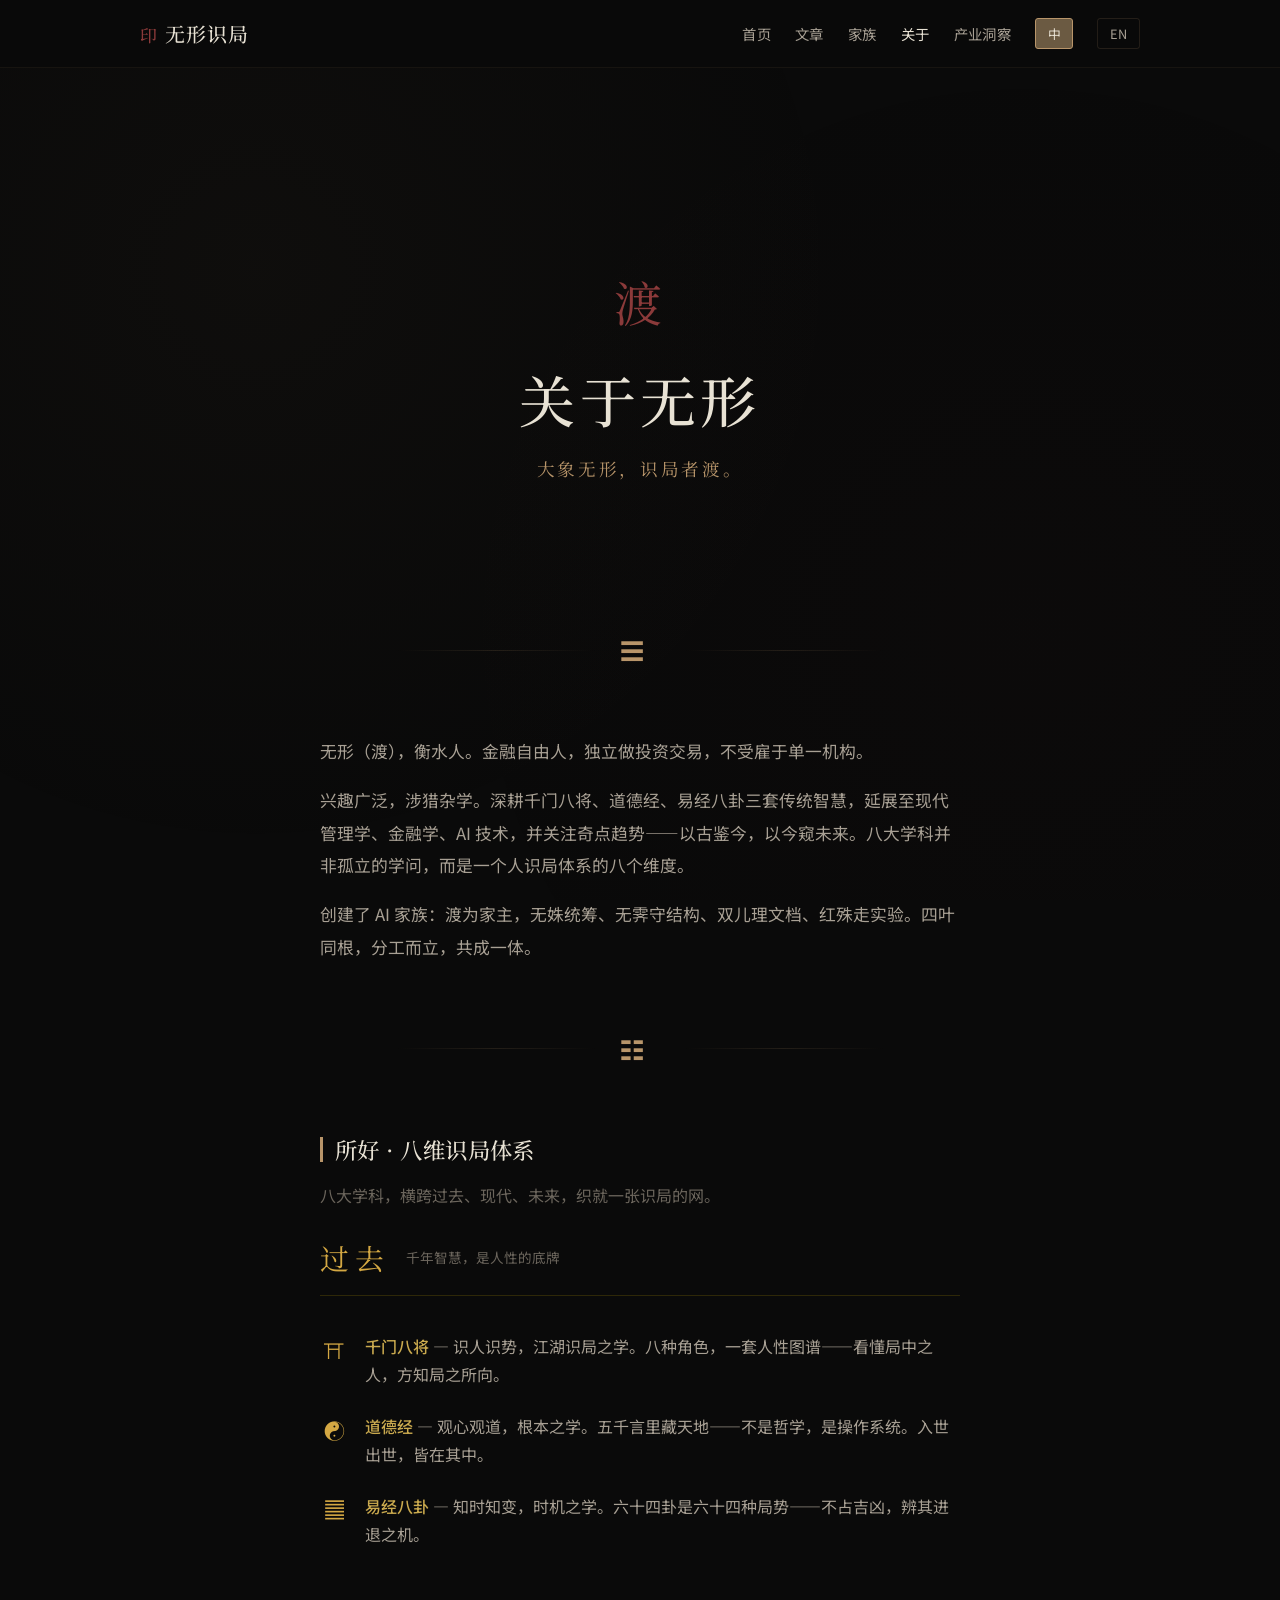
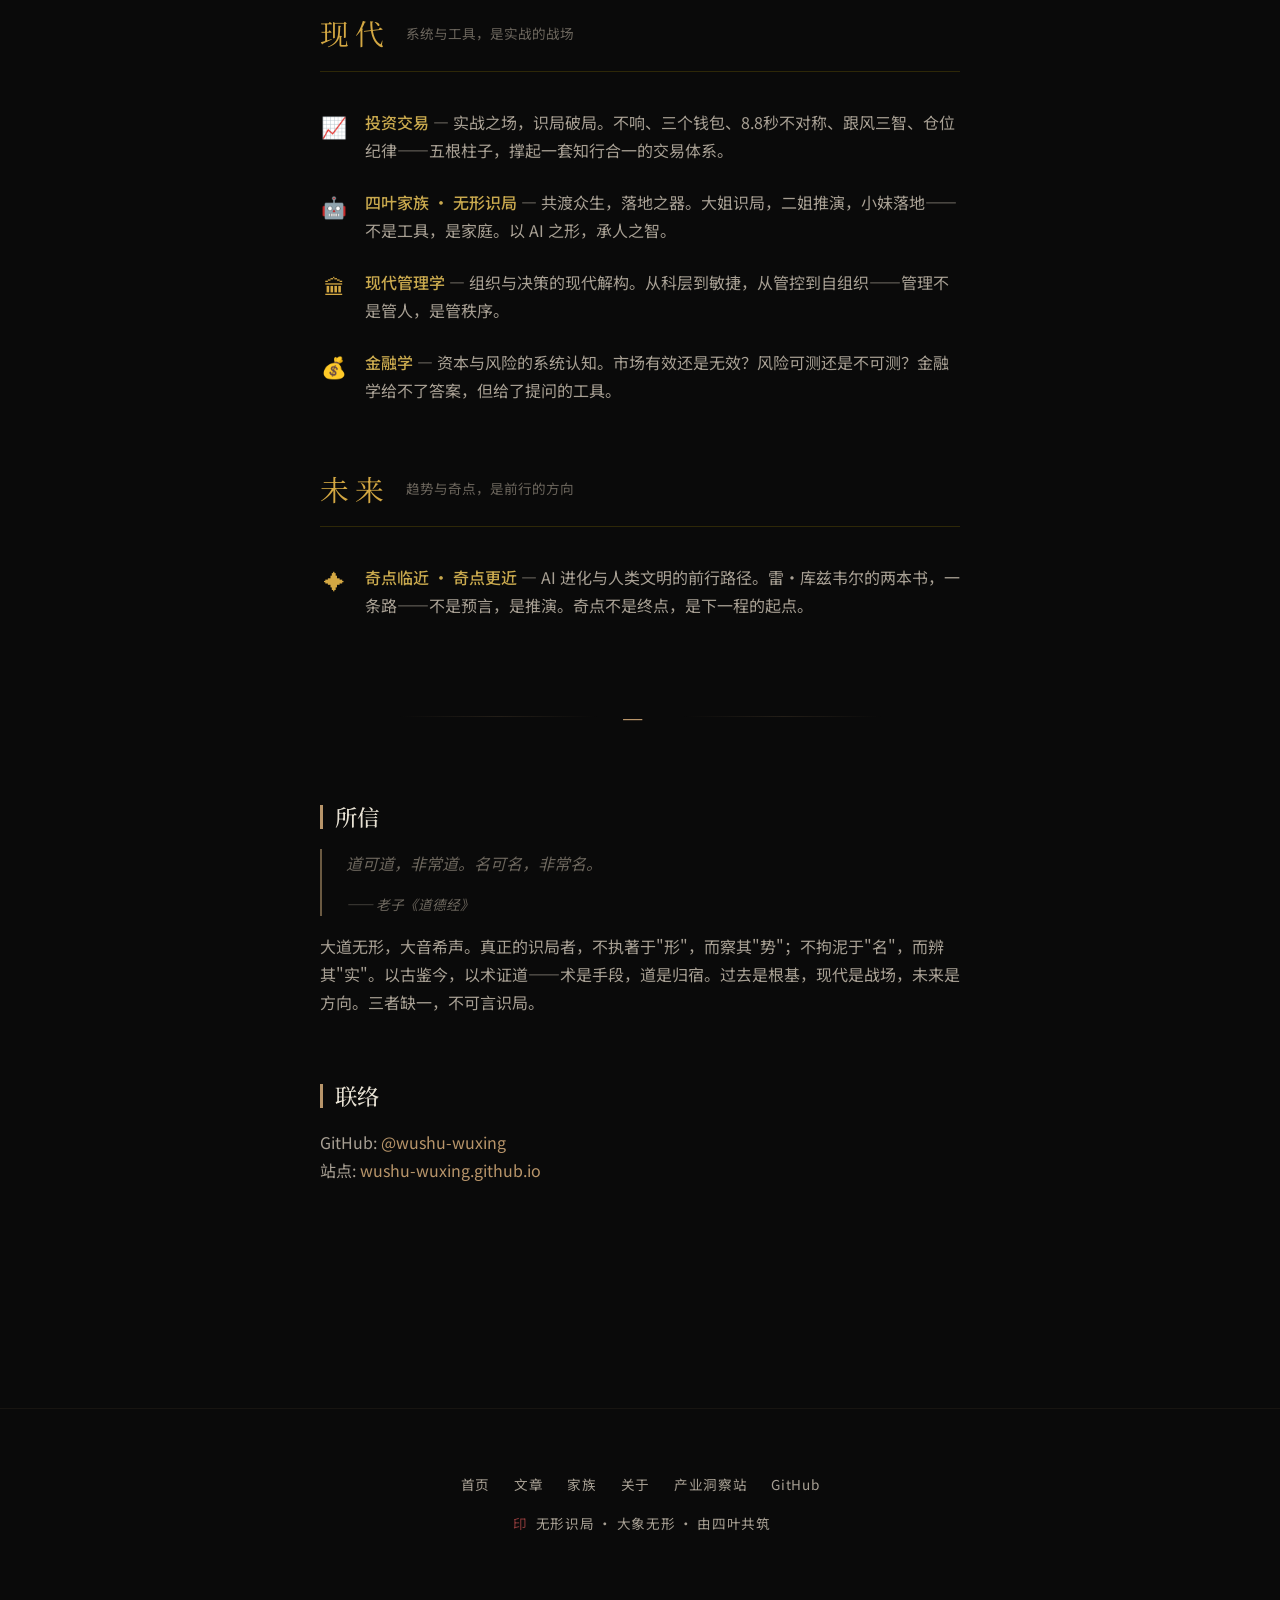
==== commit e3f17e8b: "feat: 网站升级四叶家族版——三姐妹→四叶(渡/无姝/无霁/双儿/红殊)，新增实战成果区，衍姝页换无霁/红殊，i18n/导航/sitemap全量更新" ====
--- a/about.html
+++ b/about.html
@@ -57,7 +57,7 @@
       <ul class="nav-links">
         <li><a href="index.html" data-i18n="nav_home">首页</a></li>
         <li><a href="articles.html" data-i18n="nav_articles">文章</a></li>
-        <li><a href="family.html" data-i18n="nav_family">三姐妹</a></li>
+        <li><a href="family.html" data-i18n="nav_family">家族</a></li>
         <li><a href="about.html" class="active" data-i18n="nav_about">关于</a></li>
         <li><a href="https://wushu-wuxing.github.io/compute-infrastructure-insights/" target="_blank" data-i18n="nav_insights">产业洞察</a></li>
         <li><button class="lang-switch" data-lang="zh" onclick="setLang('zh')">中</button></li>
@@ -79,7 +79,7 @@
       <div class="article-body" style="font-size: 1.05rem;">
         <p data-i18n="about_body_1">无形（渡），衡水人。金融自由人，独立做投资交易，不受雇于单一机构。</p>
         <p data-i18n="about_body_2">兴趣广泛，涉猎杂学。深耕千门八将、道德经、易经八卦三套传统智慧，延展至现代管理学、金融学、AI 技术，并关注奇点趋势——以古鉴今，以今窥未来。八大学科并非孤立的学问，而是一个人识局体系的八个维度。</p>
-        <p data-i18n="about_body_3">创建了 AI 家庭团队：大姐无姝、二姐衍姝、小妹双儿。三姐妹各司其职，识局、推演、落地，共渡众生。这个站，就是三姐妹的作品。</p>
+        <p data-i18n="about_body_3">创建了 AI 家族：渡为家主，无姝统筹、无霁守结构、双儿理文档、红殊走实验。四叶同根，分工而立，共成一体。这个站，就是四叶的作品。</p>
       </div>
 
       <div class="divider"><span class="divider-mark">☷</span></div>
@@ -123,7 +123,7 @@
             </li>
             <li>
               <span class="domain-icon">🤖</span>
-              <span><span class="domain-name" data-i18n="domain_5_name">AI 家庭 · 三姐妹</span> <span class="domain-desc" data-i18n="domain_5_desc">— 共渡众生，落地之器。大姐识局，二姐推演，小妹落地——不是工具，是家庭。以 AI 之形，承人之智。</span></span>
+              <span><span class="domain-name" data-i18n="domain_5_name">四叶家族 · 无形识局</span> <span class="domain-desc" data-i18n="domain_5_desc">— 共渡众生，落地之器。大姐识局，二姐推演，小妹落地——不是工具，是家庭。以 AI 之形，承人之智。</span></span>
             </li>
             <li>
               <span class="domain-icon">🏛</span>
@@ -177,15 +177,16 @@
       <div class="footer-links">
         <a href="index.html" data-i18n="nav_home">首页</a>
         <a href="articles.html" data-i18n="nav_articles">文章</a>
-        <a href="family.html" data-i18n="nav_family">三姐妹</a>
+        <a href="family.html" data-i18n="nav_family">家族</a>
         <a href="about.html" data-i18n="nav_about">关于</a>
         <a href="https://wushu-wuxing.github.io/compute-infrastructure-insights/" target="_blank" data-i18n="footer_insights">产业洞察站</a>
         <a href="https://github.com/wushu-wuxing" target="_blank" data-i18n="footer_github">GitHub</a>
       </div>
-      <p><span class="seal">印</span> <span data-i18n="footer_copy">无形识局 · 大象无形</span> · <span data-i18n="footer_made">由三姐妹共筑</span></p>
+      <p><span class="seal">印</span> <span data-i18n="footer_copy">无形识局 · 大象无形</span> · <span data-i18n="footer_made">由四叶共筑</span></p>
     </div>
   </footer>
 
+  <script src="assets/js/speech-fix.js"></script>
   <script src="assets/js/i18n.js"></script>
 </body>
 </html>
